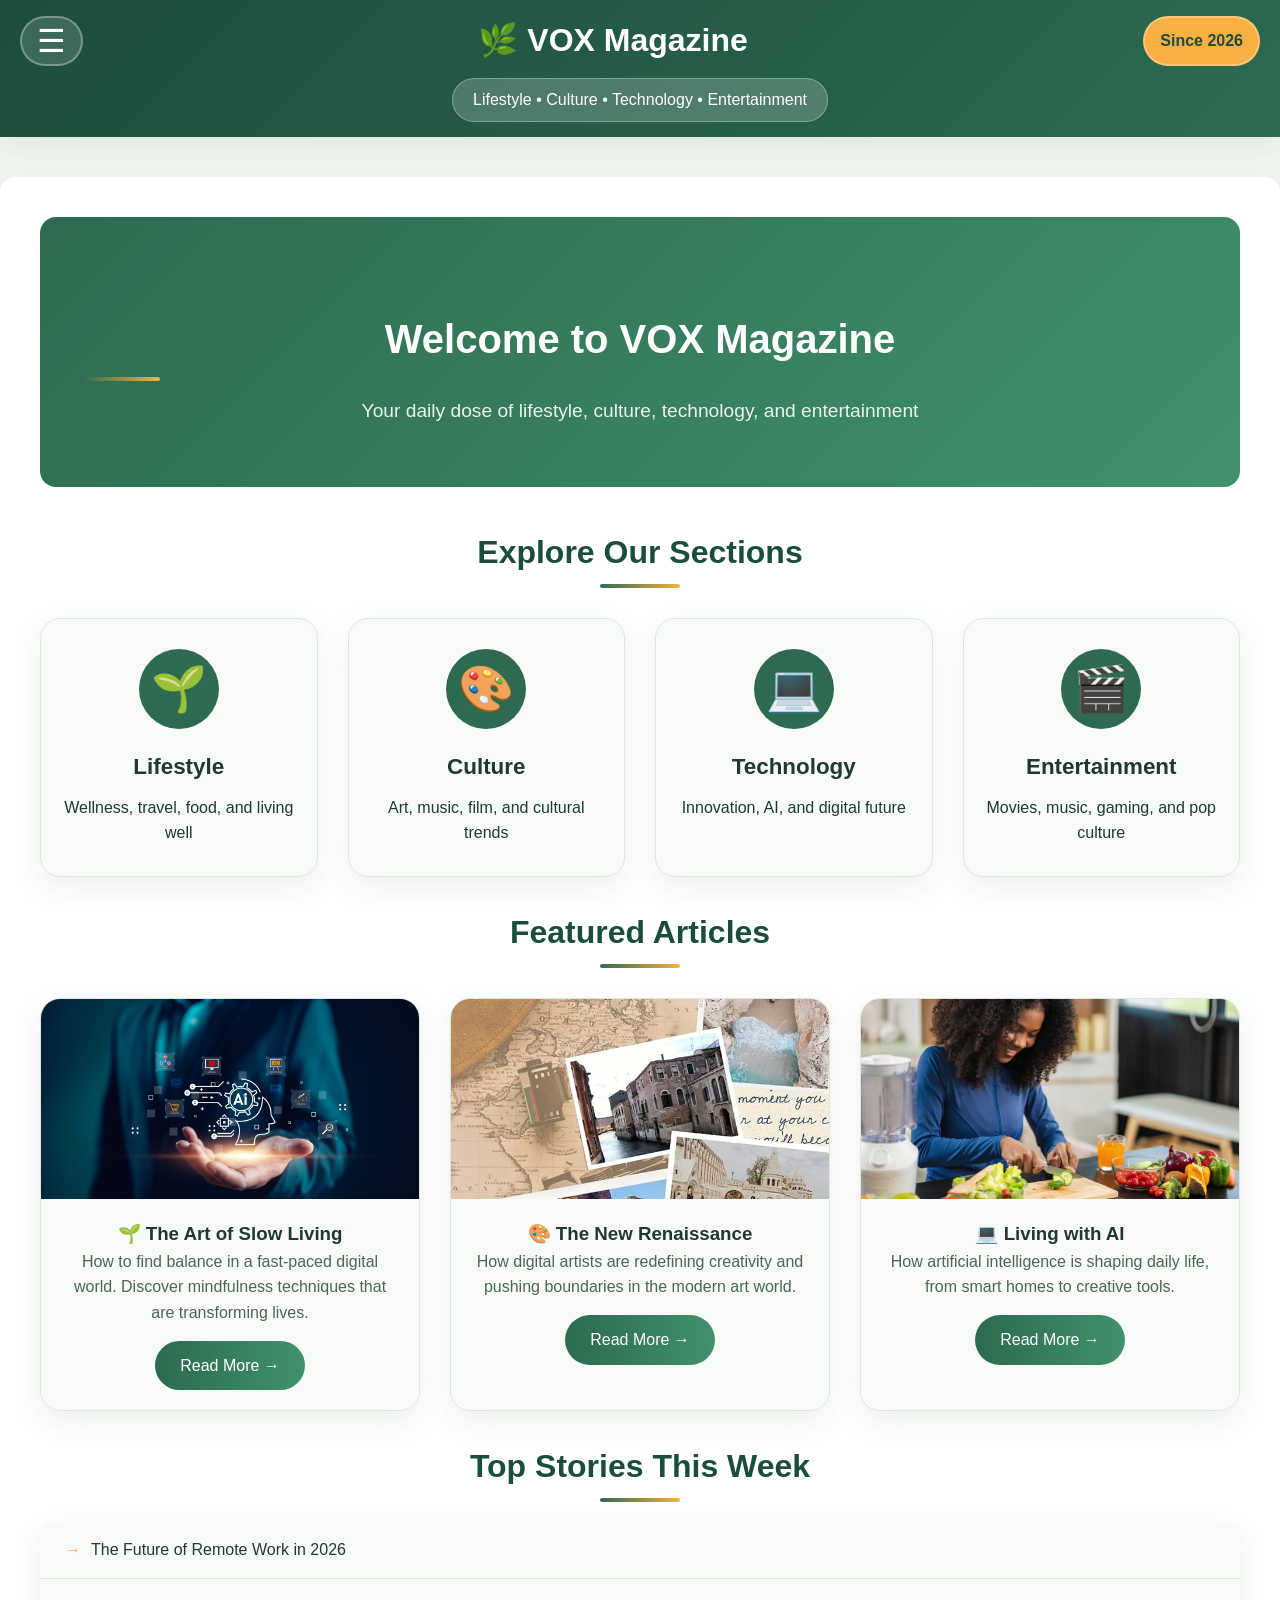
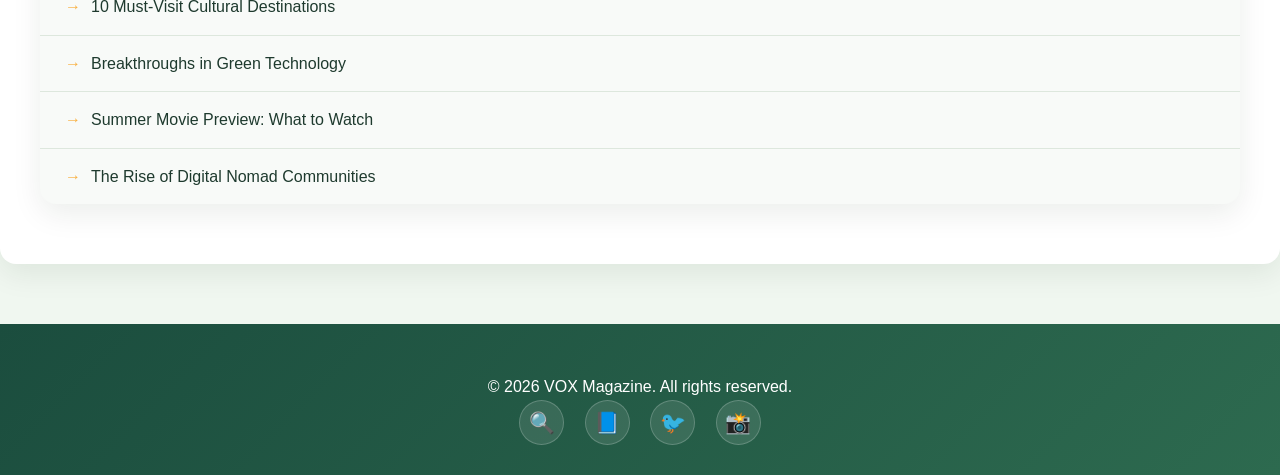
==== index.html @ 2d6f59e8 "Initial commit" ====
<!DOCTYPE html>
<html lang="en">
<head>
    <meta charset="UTF-8">
    <meta name="viewport" content="width=device-width, initial-scale=1.0">
    <title>VOX Magazine - Home</title>
    <link rel="stylesheet" href="css/styles.css">
</head>
<body>

<header>
    <div class="header-container">
        <div class="top-row">
            <div class="menu-button-container">
                <button class="menu-toggle" id="menuToggle">☰</button>
            </div>
            <div class="logo-container">
                <h1>🌿 VOX Magazine</h1>
            </div>
            <div class="since-container">
                <span class="since-badge">Since 2026</span>
            </div>
        </div>
        <div class="subtitle-row">
            <div class="subtitle">Lifestyle • Culture • Technology • Entertainment</div>
        </div>
    </div>
    <nav>
        <ul id="navLinks">
            <li><a href="index.html" class="active">🏠 Home</a></li>
            <li><a href="pages/stories.html">📰 Feature Stories</a></li>
            <li><a href="pages/entertainment.html">🎬 Entertainment</a></li>
            <li><a href="pages/multimedia.html">🎥 Multimedia</a></li>
            <li><a href="pages/team.html">👥 Editorial Team</a></li>
        </ul>
    </nav>
</header>

<main class="container">
    <section class="hero">
        <h2>Welcome to VOX Magazine</h2>
        <p>Your daily dose of lifestyle, culture, technology, and entertainment</p>
    </section>

    <section class="featured-section">
        <h2 class="centered">Explore Our Sections</h2>
        <div class="category-grid">
            <div class="category-card">
                <div class="category-icon">🌱</div>
                <h3>Lifestyle</h3>
                <p>Wellness, travel, food, and living well</p>
            </div>
            <div class="category-card">
                <div class="category-icon">🎨</div>
                <h3>Culture</h3>
                <p>Art, music, film, and cultural trends</p>
            </div>
            <div class="category-card">
                <div class="category-icon">💻</div>
                <h3>Technology</h3>
                <p>Innovation, AI, and digital future</p>
            </div>
            <div class="category-card">
                <div class="category-icon">🎬</div>
                <h3>Entertainment</h3>
                <p>Movies, music, gaming, and pop culture</p>
            </div>
        </div>
    </section>

    <section class="featured-section">
        <h2 class="centered">Featured Articles</h2>
        <div class="articles-grid">
            <article class="article-card">
                <figure>
                    <img src="images/article1.jpeg" alt="Lifestyle" onerror="this.src='https://via.placeholder.com/400x200?text=Lifestyle'">
                    <figcaption>Mindful living in 2026</figcaption>
                </figure>
                <h3>🌱 The Art of Slow Living</h3>
                <p>How to find balance in a fast-paced digital world. Discover mindfulness techniques that are transforming lives.</p>
                <a href="#" class="btn">Read More →</a>
            </article>

            <article class="article-card">
                <figure>
                    <img src="images/article2.jpeg" alt="Culture" onerror="this.src='https://via.placeholder.com/400x200?text=Culture'">
                    <figcaption>Global art movements</figcaption>
                </figure>
                <h3>🎨 The New Renaissance</h3>
                <p>How digital artists are redefining creativity and pushing boundaries in the modern art world.</p>
                <a href="#" class="btn">Read More →</a>
            </article>

            <article class="article-card">
                <figure>
                    <img src="images/article3.jpeg" alt="Technology" onerror="this.src='https://via.placeholder.com/400x200?text=Technology'">
                    <figcaption>AI and humanity</figcaption>
                </figure>
                <h3>💻 Living with AI</h3>
                <p>How artificial intelligence is shaping daily life, from smart homes to creative tools.</p>
                <a href="#" class="btn">Read More →</a>
            </article>
        </div>
    </section>

    <section class="featured-section">
        <h2 class="centered">Top Stories This Week</h2>
        <ul class="styled-list">
            <li>The Future of Remote Work in 2026</li>
            <li>10 Must-Visit Cultural Destinations</li>
            <li>Breakthroughs in Green Technology</li>
            <li>Summer Movie Preview: What to Watch</li>
            <li>The Rise of Digital Nomad Communities</li>
        </ul>
    </section>
</main>

<footer>
    <p>© 2026 VOX Magazine. All rights reserved.</p>
    <div class="socials">
        <a href="https://www.google.com" target="_blank" rel="noopener">🔍</a>
        <a href="https://www.facebook.com" target="_blank" rel="noopener">📘</a>
        <a href="https://www.twitter.com" target="_blank" rel="noopener">🐦</a>
        <a href="https://www.instagram.com" target="_blank" rel="noopener">📸</a>
    </div>
</footer>

<script>
    const menuToggle = document.getElementById('menuToggle');
    const navLinks = document.getElementById('navLinks');

    menuToggle.addEventListener('click', (e) => {
        e.stopPropagation();
        navLinks.classList.toggle('show');
        menuToggle.classList.toggle('active');
    });

    document.querySelectorAll('nav ul li a').forEach(link => {
        link.addEventListener('click', () => {
            navLinks.classList.remove('show');
            menuToggle.classList.remove('active');
        });
    });

    document.addEventListener('click', (e) => {
        if (!navLinks.contains(e.target) && !menuToggle.contains(e.target)) {
            navLinks.classList.remove('show');
            menuToggle.classList.remove('active');
        }
    });
</script>

</body>
</html>
---- css/styles.css ----
/* RESET & VARIABLES */
* {
    margin: 0;
    padding: 0;
    box-sizing: border-box;
}

:root {
    --primary: #2d6a4f;
    --primary-dark: #1b4d3e;
    --primary-light: #40916c;
    --secondary: #f8b042;
    --secondary-light: #ffd966;
    --white: #ffffff;
    --light-bg: #f0f7f0;
    --card-bg: #f8faf8;
    --gray: #dde7dd;
    --text: #1e3a2e;
    --text-light: #4a6652;
    --shadow: 0 10px 30px rgba(0, 40, 0, 0.08);
    --transition: all 0.3s ease;
    --radius: 16px;
}

body {
    font-family: 'Inter', sans-serif;
    background: var(--light-bg);
    color: var(--text);
    line-height: 1.6;
}

/* HEADER */
header {
    background: linear-gradient(135deg, var(--primary-dark), var(--primary));
    color: var(--white);
    padding: 15px 20px;
    position: sticky;
    top: 0;
    z-index: 1000;
    box-shadow: var(--shadow);
}

.header-container {
    max-width: 1400px;
    margin: 0 auto;
}

.top-row {
    display: flex;
    align-items: center;
    justify-content: space-between;
    gap: 10px;
}

.menu-toggle {
    background: rgba(255,255,255,0.15);
    border: 2px solid rgba(255,255,255,0.3);
    font-size: 2rem;
    color: var(--white);
    cursor: pointer;
    padding: 5px 15px;
    border-radius: 40px;
    height: 50px;
    display: flex;
    align-items: center;
}

.menu-toggle:hover, .menu-toggle.active {
    background: var(--secondary);
    border-color: var(--secondary);
    color: var(--primary-dark);
}

.logo-container h1 {
    font-size: 2rem;
    display: flex;
    align-items: center;
    gap: 8px;
    white-space: nowrap;
}

.since-badge {
    background: var(--secondary);
    color: var(--primary-dark);
    padding: 6px 15px;
    border-radius: 40px;
    font-weight: 600;
    height: 50px;
    display: flex;
    align-items: center;
    border: 2px solid rgba(255,255,255,0.3);
}

.subtitle-row {
    display: flex;
    justify-content: center;
    margin-top: 12px;
}

.subtitle {
    background: rgba(255,255,255,0.2);
    padding: 8px 20px;
    border-radius: 30px;
    border: 1px solid rgba(255,255,255,0.3);
}

/* NAVIGATION */
nav ul {
    display: none;
    flex-direction: column;
    gap: 10px;
    padding: 20px;
    background: rgba(255,255,255,0.98);
    border-radius: var(--radius);
    box-shadow: var(--shadow);
    position: absolute;
    top: 100%;
    left: 0;
    width: 300px;
    list-style: none;
    backdrop-filter: blur(10px);
}

nav ul.show {
    display: flex;
    animation: slideDown 0.3s ease;
}

@keyframes slideDown {
    from { opacity: 0; transform: translateY(-20px); }
    to { opacity: 1; transform: translateY(0); }
}

nav ul li a {
    display: flex;
    align-items: center;
    gap: 15px;
    padding: 15px 25px;
    background: var(--card-bg);
    border: 1px solid var(--gray);
    border-radius: 50px;
    color: var(--primary);
    text-decoration: none;
    transition: var(--transition);
}

nav ul li a:hover {
    background: var(--secondary);
    transform: translateX(5px);
}

nav ul li a.active {
    background: var(--primary);
    color: var(--white);
}

/* MAIN CONTENT */
.container {
    max-width: 1300px;
    margin: 40px auto;
    background: var(--white);
    padding: 40px;
    border-radius: var(--radius);
    box-shadow: var(--shadow);
}

.hero {
    background: linear-gradient(135deg, var(--primary), var(--primary-light));
    color: var(--white);
    text-align: center;
    padding: 60px 40px;
    border-radius: var(--radius);
    margin-bottom: 40px;
}

.hero h2 {
    font-size: 2.5rem;
    margin-bottom: 15px;
    color: var(--white);
}

.hero p {
    font-size: 1.2rem;
    max-width: 600px;
    margin: 0 auto;
    opacity: 0.9;
}

h2 {
    font-size: 2rem;
    margin: 30px 0 20px;
    color: var(--primary-dark);
    position: relative;
    padding-bottom: 10px;
}

h2:after {
    content: '';
    position: absolute;
    bottom: 0;
    left: 0;
    width: 80px;
    height: 4px;
    background: linear-gradient(90deg, var(--primary), var(--secondary));
    border-radius: 2px;
}

h2.centered {
    text-align: center;
}

h2.centered:after {
    left: 50%;
    transform: translateX(-50%);
}

/* CARDS (Unified) */
.category-grid, .articles-grid, .team-gallery {
    display: grid;
    gap: 30px;
    margin: 30px 0;
}

.category-grid {
    grid-template-columns: repeat(4, 1fr);
}

.articles-grid {
    grid-template-columns: repeat(auto-fit, minmax(300px, 1fr));
}

.team-gallery {
    grid-template-columns: repeat(auto-fit, minmax(250px, 1fr));
}

.category-card, .article-card, .team-card, .audio-card {
    background: var(--card-bg);
    border-radius: 20px;
    padding: 30px 20px;
    border: 1px solid var(--gray);
    transition: var(--transition);
    box-shadow: var(--shadow);
    overflow: hidden;
}

.article-card, .team-card {
    padding: 0;
    text-align: center;
}

.audio-card {
    padding: 20px;
}

.category-card:hover, .article-card:hover, .team-card:hover {
    transform: translateY(-10px);
    box-shadow: 0 20px 40px rgba(45, 106, 79, 0.15);
}

.audio-card:hover {
    transform: translateY(-3px);
    box-shadow: 0 10px 30px rgba(45, 106, 79, 0.1);
}

/* Card Specifics */
.category-card {
    text-align: center;
}

.category-icon {
    font-size: 2.8rem;
    background: var(--primary);
    width: 80px;
    height: 80px;
    display: flex;
    align-items: center;
    justify-content: center;
    border-radius: 50%;
    margin: 0 auto 20px;
    color: var(--white);
}

.category-card h3 {
    font-size: 1.4rem;
    margin-bottom: 10px;
}

.article-card figure {
    margin: 0;
    overflow: hidden;
    height: 200px;
    position: relative;
}

.article-card img {
    width: 100%;
    height: 100%;
    object-fit: cover;
    transition: transform 0.5s ease;
}

.article-card:hover img {
    transform: scale(1.1);
}

.article-card figcaption {
    position: absolute;
    bottom: 0;
    left: 0;
    right: 0;
    background: linear-gradient(to top, rgba(45, 106, 79, 0.9), transparent);
    color: var(--white);
    padding: 30px 20px 15px;
    transform: translateY(100%);
    transition: transform 0.3s ease;
}

.article-card:hover figcaption {
    transform: translateY(0);
}

.article-card h3, .article-card p {
    padding: 0 20px;
}

.article-card h3 {
    padding-top: 20px;
}

.article-card p {
    padding-bottom: 15px;
    color: var(--text-light);
}

.team-card img {
    width: 150px;
    height: 150px;
    border-radius: 50%;
    margin: 30px auto 15px;
    border: 4px solid var(--secondary);
    object-fit: cover;
}

.team-card .role {
    color: var(--primary);
    font-weight: 600;
    margin-bottom: 10px;
}

.team-card p {
    padding: 0 20px 20px;
    color: var(--text-light);
}

/* BUTTONS */
.btn {
    display: inline-block;
    margin: 0 20px 20px;
    padding: 12px 25px;
    background: linear-gradient(90deg, var(--primary), var(--primary-light));
    color: var(--white);
    border-radius: 30px;
    text-decoration: none;
    font-weight: 500;
    transition: var(--transition);
}

.btn:hover {
    background: linear-gradient(90deg, var(--secondary), var(--secondary-light));
    color: var(--primary-dark);
    transform: translateY(-2px);
}

/* LISTS */
.styled-list {
    list-style: none;
    background: var(--card-bg);
    border-radius: var(--radius);
    overflow: hidden;
    box-shadow: var(--shadow);
    margin: 20px 0;
}

.styled-list li {
    padding: 15px 25px;
    border-bottom: 1px solid var(--gray);
    display: flex;
    align-items: center;
    gap: 10px;
    transition: var(--transition);
}

.styled-list li:before {
    content: '→';
    color: var(--secondary);
    font-weight: bold;
}

.styled-list li:hover {
    background: var(--white);
    padding-left: 35px;
}

.styled-list li:last-child {
    border-bottom: none;
}

/* VIDEO GALLERY */
.video-gallery {
    display: grid;
    grid-template-columns: repeat(auto-fit, minmax(400px, 1fr));
    gap: 30px;
    margin: 30px 0;
}

.video-gallery figure {
    background: var(--white);
    border-radius: var(--radius);
    overflow: hidden;
    box-shadow: var(--shadow);
}

.video-gallery iframe {
    width: 100%;
    height: 250px;
    border: none;
}

.video-gallery figcaption {
    padding: 15px;
    text-align: center;
    font-weight: 500;
    color: var(--primary-dark);
    background: var(--card-bg);
    border-top: 3px solid var(--secondary);
}

/* AUDIO */
.audio-players {
    display: flex;
    flex-direction: column;
    gap: 20px;
}

.audio-card h3 {
    display: flex;
    align-items: center;
    gap: 10px;
    margin-bottom: 5px;
}

.audio-card p {
    color: var(--text-light);
    margin-bottom: 15px;
    padding-left: 30px;
}

.audio-card audio {
    width: 100%;
    border-radius: 30px;
}

/* FOOTER */
footer {
    background: linear-gradient(135deg, var(--primary-dark), var(--primary));
    color: var(--white);
    padding: 50px 20px 30px;
    margin-top: 60px;
    text-align: center;
}

footer .socials a {
    display: inline-flex;
    align-items: center;
    justify-content: center;
    width: 45px;
    height: 45px;
    margin: 0 8px;
    background: rgba(255,255,255,0.1);
    border-radius: 50%;
    color: var(--white);
    text-decoration: none;
    font-size: 1.3rem;
    transition: var(--transition);
    border: 1px solid rgba(255,255,255,0.2);
}

footer .socials a:hover {
    background: var(--secondary);
    color: var(--primary-dark);
    transform: translateY(-3px);
}

/* RESPONSIVE */
@media (max-width: 1024px) {
    .category-grid {
        grid-template-columns: repeat(2, 1fr);
    }
}

@media (max-width: 768px) {
    .menu-toggle {
        font-size: 1.8rem;
        padding: 4px 12px;
        height: 44px;
    }
    
    .logo-container h1 {
        font-size: 1.5rem;
    }
    
    .since-badge {
        font-size: 0.8rem;
        padding: 4px 10px;
        height: 44px;
    }
    
    .container {
        padding: 20px;
        margin: 20px;
    }
    
    .hero {
        padding: 40px 20px;
    }
    
    .hero h2 {
        font-size: 2rem;
    }
    
    .article-card figure {
        height: 160px;
    }
    
    .video-gallery {
        grid-template-columns: 1fr;
    }
}

@media (max-width: 480px) {
    .category-grid {
        grid-template-columns: 1fr;
    }
    
    .logo-container h1 {
        font-size: 1.2rem;
    }
    
    .since-badge {
        font-size: 0.65rem;
        padding: 4px 6px;
    }
    
    .menu-toggle {
        font-size: 1.5rem;
        padding: 4px 10px;
        height: 40px;
    }
    
    .hero h2 {
        font-size: 1.6rem;
    }
    
    .article-card figure {
        height: 140px;
    }
    
    .btn {
        padding: 8px 16px;
        font-size: 0.85rem;
    }
    
    nav ul {
        width: 95%;
        padding: 15px;
    }
}

/* ANIMATIONS */
@keyframes fadeIn {
    from { opacity: 0; transform: translateY(20px); }
    to { opacity: 1; transform: translateY(0); }
}

.category-card, .article-card, .team-card {
    animation: fadeIn 0.6s ease-out forwards;
}
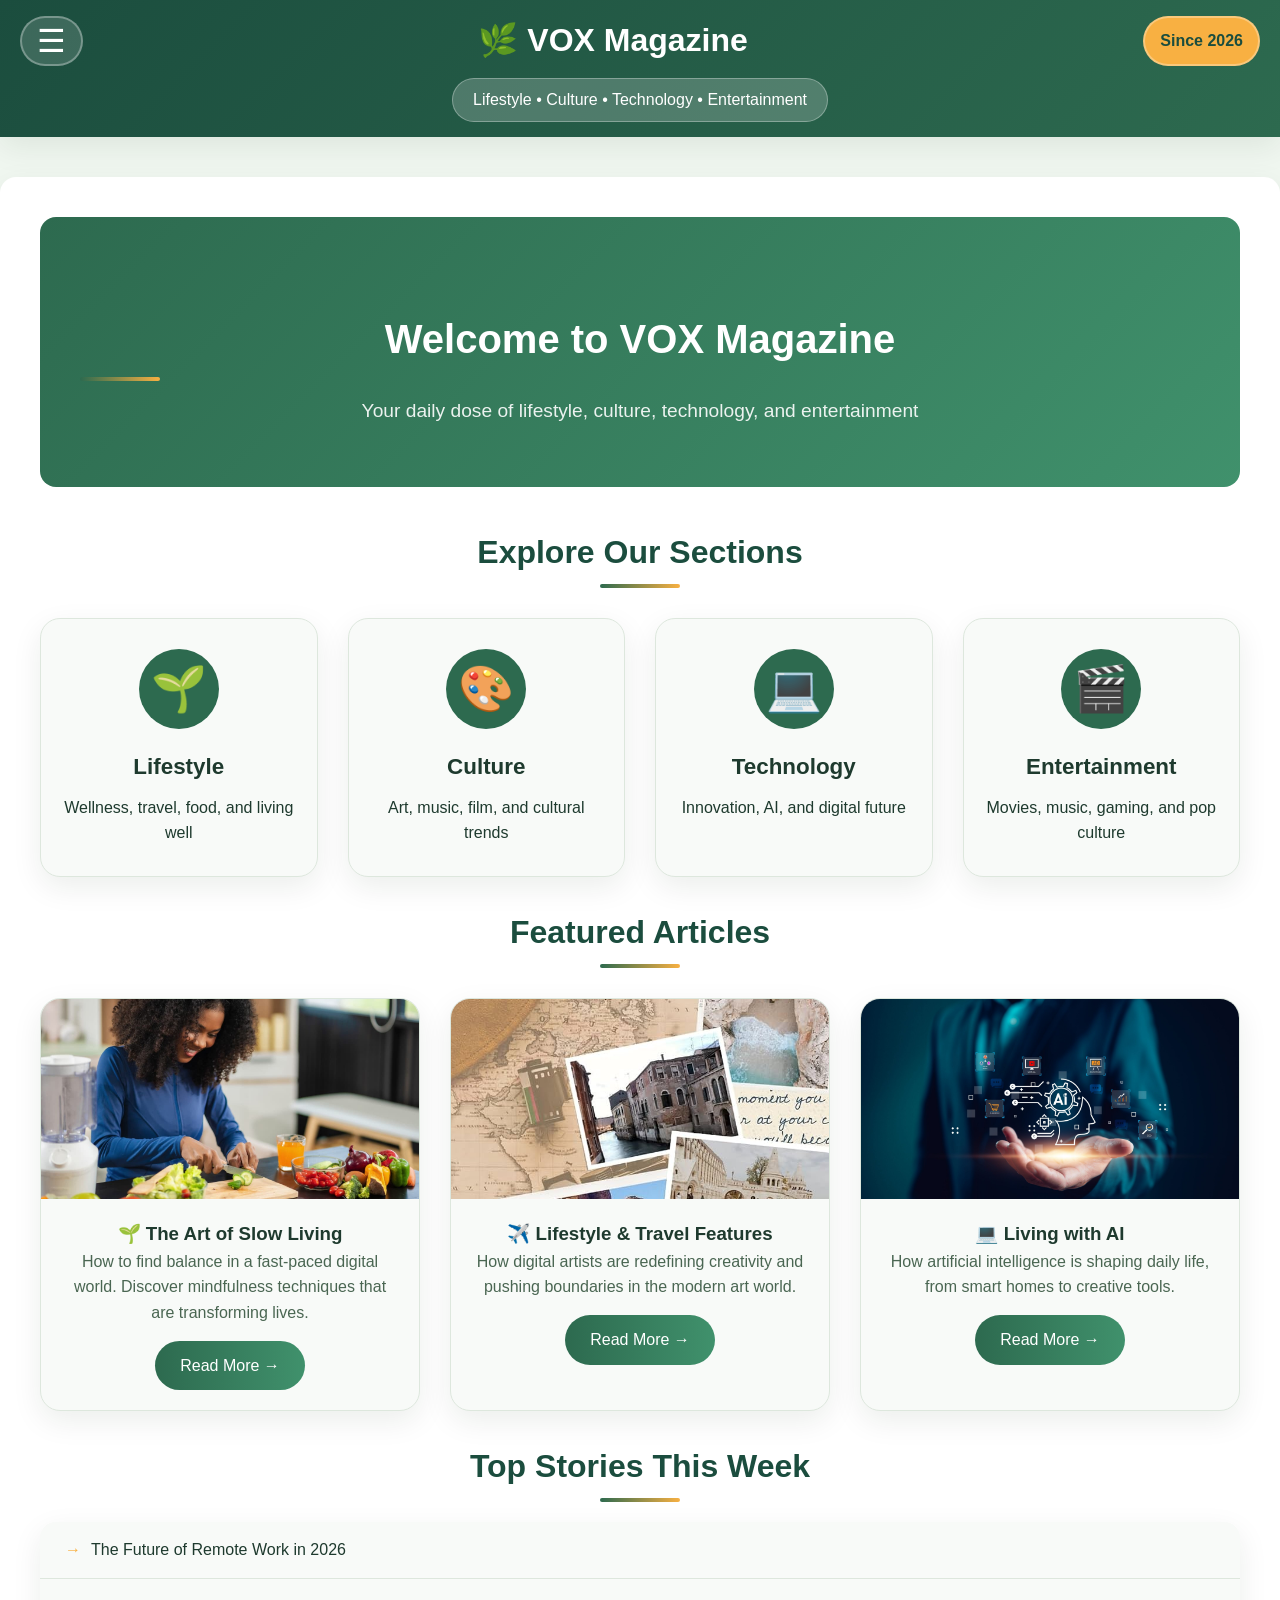
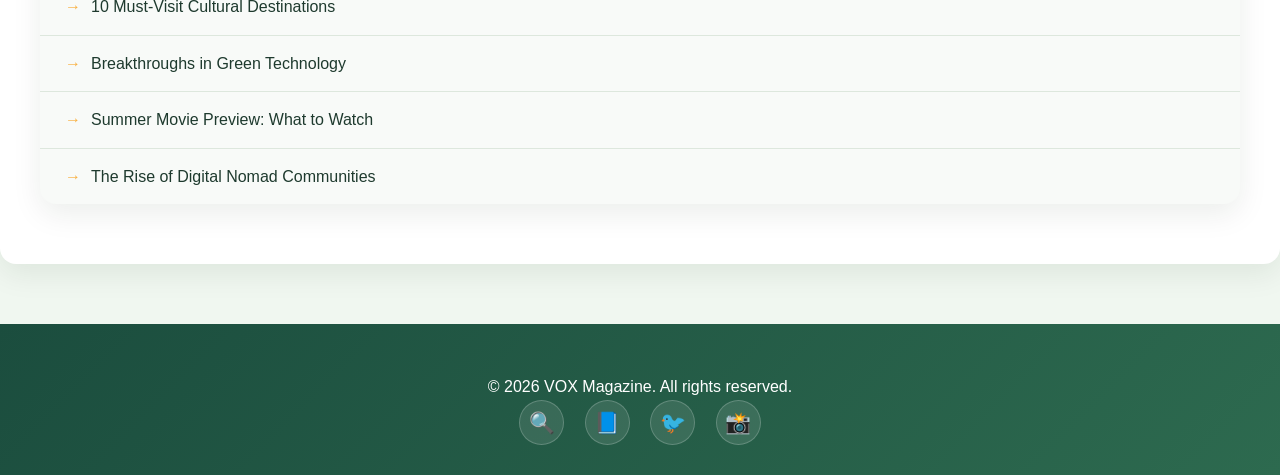
==== commit f4d1c4b1: "Updated project with modifications" ====
--- a/index.html
+++ b/index.html
@@ -73,12 +73,12 @@
         <div class="articles-grid">
             <article class="article-card">
                 <figure>
-                    <img src="images/article1.jpeg" alt="Lifestyle" onerror="this.src='https://via.placeholder.com/400x200?text=Lifestyle'">
+                    <img src="images/article3.jpeg" alt="Lifestyle" onerror="this.src='https://via.placeholder.com/400x200?text=Lifestyle'">
                     <figcaption>Mindful living in 2026</figcaption>
                 </figure>
                 <h3>🌱 The Art of Slow Living</h3>
                 <p>How to find balance in a fast-paced digital world. Discover mindfulness techniques that are transforming lives.</p>
-                <a href="#" class="btn">Read More →</a>
+                <a href="articles/slow-living.html" class="btn">Read More →</a>
             </article>
 
             <article class="article-card">
@@ -86,19 +86,19 @@
                     <img src="images/article2.jpeg" alt="Culture" onerror="this.src='https://via.placeholder.com/400x200?text=Culture'">
                     <figcaption>Global art movements</figcaption>
                 </figure>
-                <h3>🎨 The New Renaissance</h3>
+                <h3>✈️ Lifestyle & Travel Features</h3>
                 <p>How digital artists are redefining creativity and pushing boundaries in the modern art world.</p>
-                <a href="#" class="btn">Read More →</a>
+                <a href="articles/cultural-tourism.html" class="btn">Read More →</a>
             </article>
 
             <article class="article-card">
                 <figure>
-                    <img src="images/article3.jpeg" alt="Technology" onerror="this.src='https://via.placeholder.com/400x200?text=Technology'">
+                    <img src="images/article1.jpeg" alt="Technology" onerror="this.src='https://via.placeholder.com/400x200?text=Technology'">
                     <figcaption>AI and humanity</figcaption>
                 </figure>
                 <h3>💻 Living with AI</h3>
                 <p>How artificial intelligence is shaping daily life, from smart homes to creative tools.</p>
-                <a href="#" class="btn">Read More →</a>
+                <a href="articles/living-with-ai.html" class="btn">Read More →</a>
             </article>
         </div>
     </section>
